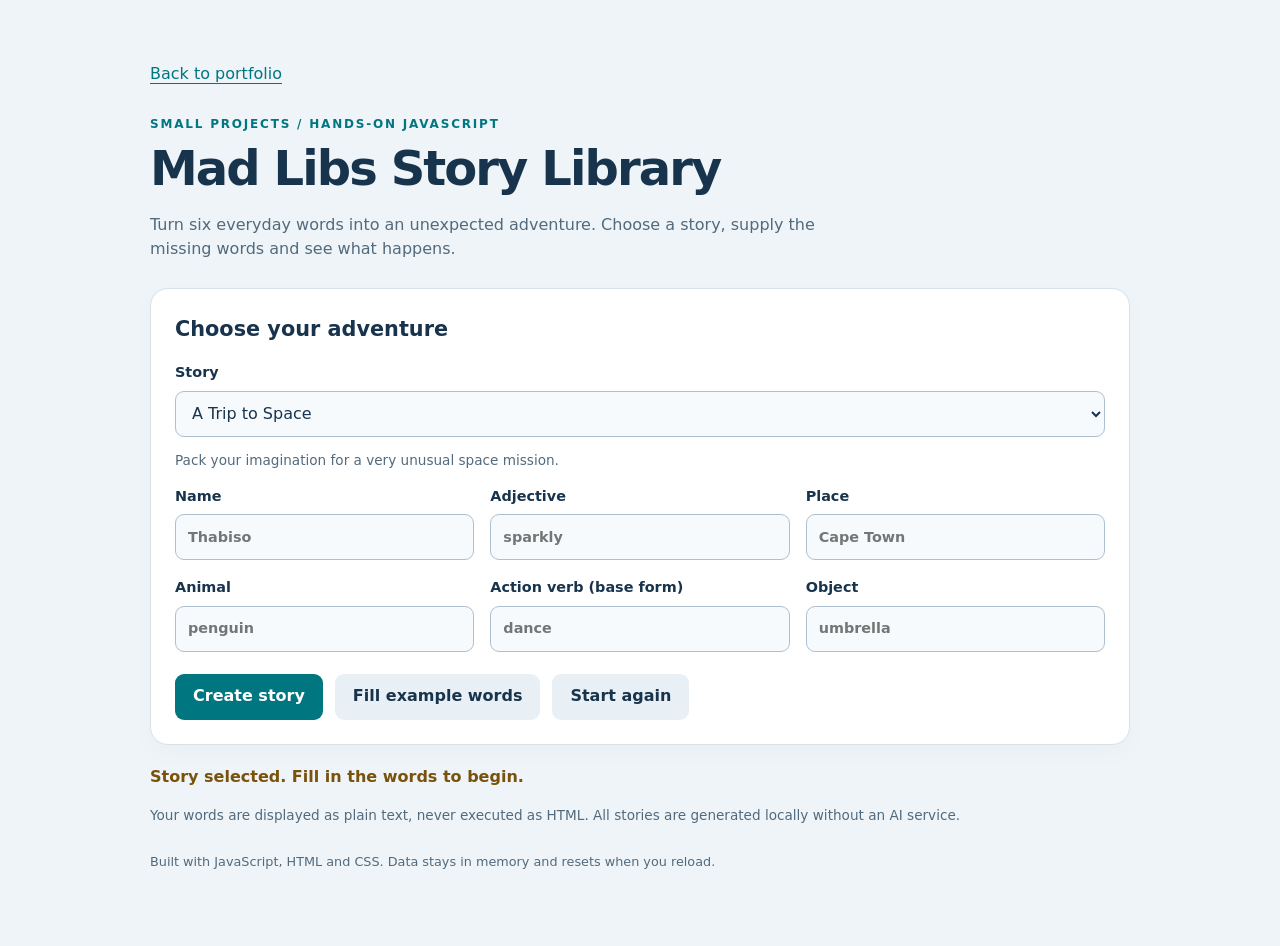
==== chapter10/chapter10.html @ dcd5c4b9 "Fix web demos and add console Hangman" ====
<!DOCTYPE html>
<html lang="en"><head><meta charset="UTF-8"><meta name="viewport" content="width=device-width, initial-scale=1"><title>Mad Libs Story Library</title><link rel="stylesheet" href="chapter10.css"></head>
<body><main><a href="../index.html">Back to portfolio</a><p class="eyebrow">SMALL PROJECTS / HANDS-ON JAVASCRIPT</p><h1>Mad Libs Story Library</h1><p class="intro">Turn six everyday words into an unexpected adventure. Choose a story, supply the missing words and see what happens.</p>
<form id="storyForm" class="panel"><h2>Choose your adventure</h2><label for="template">Story</label><select id="template"><option value="space">A Trip to Space</option><option value="picnic">The Unexpected Picnic</option><option value="robot">The Robot's First Day</option></select><p id="hint" class="note"></p>
<div class="fields"><label>Name<input id="name" maxlength="60" required placeholder="Thabiso"></label><label>Adjective<input id="adjective" maxlength="60" required placeholder="sparkly"></label><label>Place<input id="place" maxlength="60" required placeholder="Cape Town"></label><label>Animal<input id="animal" maxlength="60" required placeholder="penguin"></label><label>Action verb (base form)<input id="verb" maxlength="60" required placeholder="dance"></label><label>Object<input id="object" maxlength="60" required placeholder="umbrella"></label></div>
<div class="controls"><button type="submit">Create story</button><button type="button" id="example" class="secondary">Fill example words</button><button type="button" id="reset" class="secondary">Start again</button></div></form>
<p class="status" id="status" role="status" aria-live="polite"></p>
<section class="panel" id="result" hidden aria-labelledby="storyTitle"><h2 id="storyTitle"></h2><p id="story" class="story"></p></section>
<p class="note">Your words are displayed as plain text, never executed as HTML. All stories are generated locally without an AI service.</p>
<footer>Built with JavaScript, HTML and CSS. Data stays in memory and resets when you reload.</footer></main><script src="chapter10.js"></script></body></html>
---- chapter10/chapter10.css ----
@import url("../assets/project-demos.css");
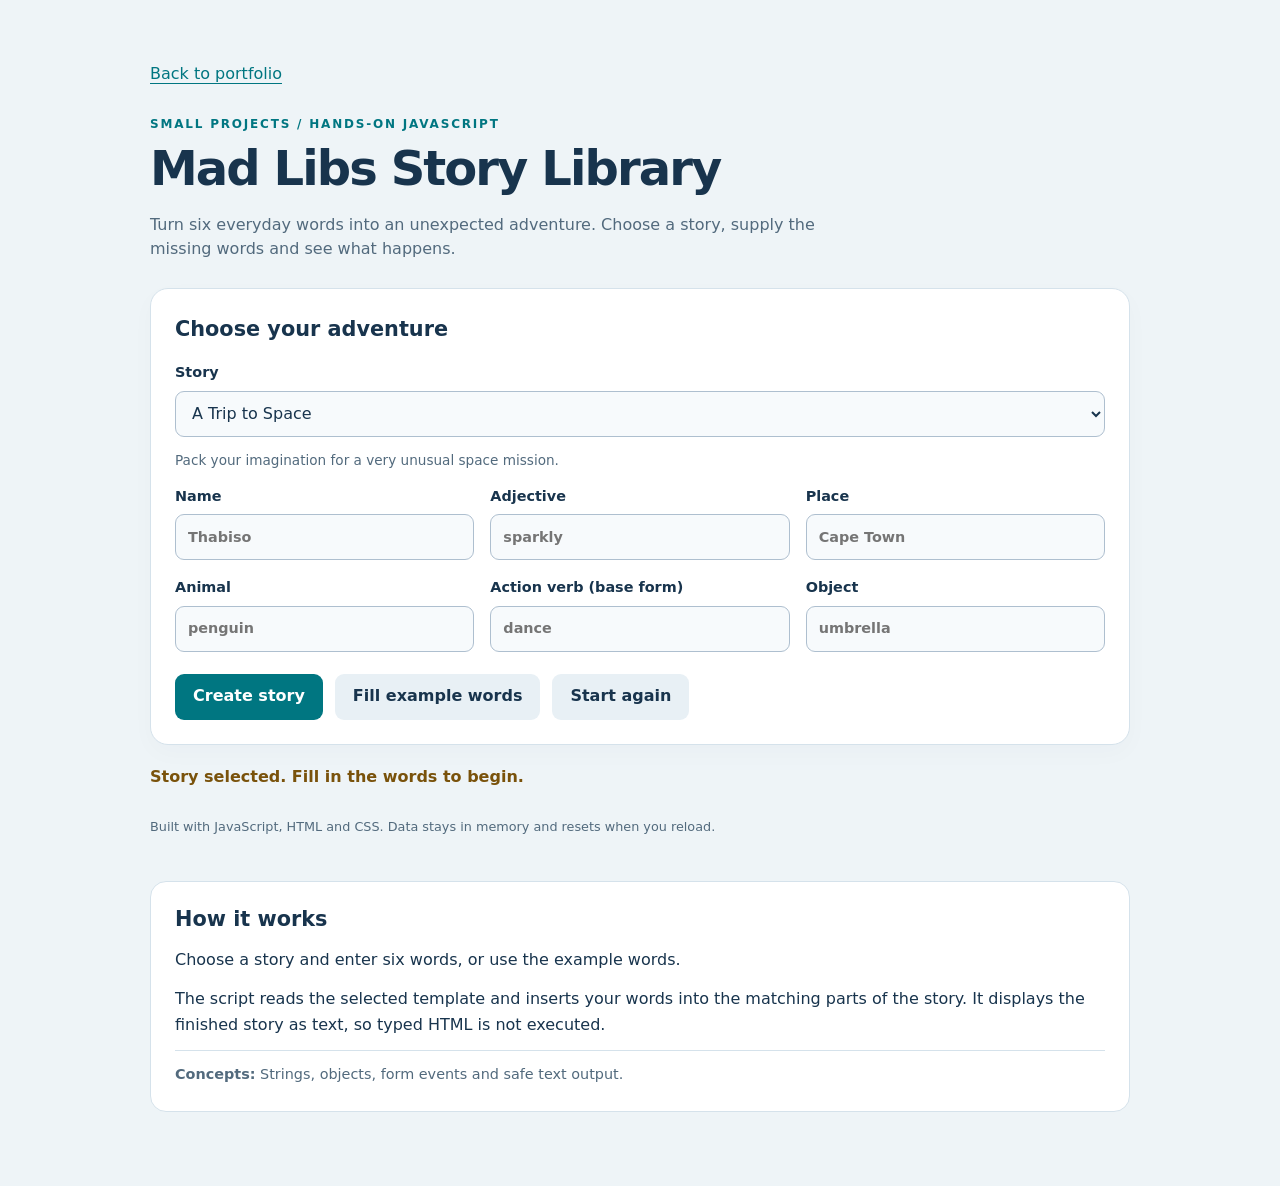
==== commit be2fc6a7: "Add demo explanations and refresh layouts" ====
--- a/chapter10/chapter10.html
+++ b/chapter10/chapter10.html
@@ -1,10 +1,10 @@
 <!DOCTYPE html>
-<html lang="en"><head><meta charset="UTF-8"><meta name="viewport" content="width=device-width, initial-scale=1"><title>Mad Libs Story Library</title><link rel="stylesheet" href="chapter10.css"></head>
+<html lang="en"><head><meta charset="UTF-8"><meta name="viewport" content="width=device-width, initial-scale=1"><title>Mad Libs Story Library</title><link rel="stylesheet" href="chapter10.css"><link rel="stylesheet" href="../assets/project-notes.css"></head>
 <body><main><a href="../index.html">Back to portfolio</a><p class="eyebrow">SMALL PROJECTS / HANDS-ON JAVASCRIPT</p><h1>Mad Libs Story Library</h1><p class="intro">Turn six everyday words into an unexpected adventure. Choose a story, supply the missing words and see what happens.</p>
 <form id="storyForm" class="panel"><h2>Choose your adventure</h2><label for="template">Story</label><select id="template"><option value="space">A Trip to Space</option><option value="picnic">The Unexpected Picnic</option><option value="robot">The Robot's First Day</option></select><p id="hint" class="note"></p>
 <div class="fields"><label>Name<input id="name" maxlength="60" required placeholder="Thabiso"></label><label>Adjective<input id="adjective" maxlength="60" required placeholder="sparkly"></label><label>Place<input id="place" maxlength="60" required placeholder="Cape Town"></label><label>Animal<input id="animal" maxlength="60" required placeholder="penguin"></label><label>Action verb (base form)<input id="verb" maxlength="60" required placeholder="dance"></label><label>Object<input id="object" maxlength="60" required placeholder="umbrella"></label></div>
 <div class="controls"><button type="submit">Create story</button><button type="button" id="example" class="secondary">Fill example words</button><button type="button" id="reset" class="secondary">Start again</button></div></form>
 <p class="status" id="status" role="status" aria-live="polite"></p>
 <section class="panel" id="result" hidden aria-labelledby="storyTitle"><h2 id="storyTitle"></h2><p id="story" class="story"></p></section>
-<p class="note">Your words are displayed as plain text, never executed as HTML. All stories are generated locally without an AI service.</p>
-<footer>Built with JavaScript, HTML and CSS. Data stays in memory and resets when you reload.</footer></main><script src="chapter10.js"></script></body></html>
+
+<footer>Built with JavaScript, HTML and CSS. Data stays in memory and resets when you reload.</footer><section class="project-explanation" aria-label="About this project"><h2>How it works</h2><p>Choose a story and enter six words, or use the example words.</p><p>The script reads the selected template and inserts your words into the matching parts of the story. It displays the finished story as text, so typed HTML is not executed.</p><p class="concepts"><strong>Concepts:</strong> Strings, objects, form events and safe text output.</p></section></main><script src="chapter10.js"></script></body></html>
--- a/assets/project-notes.css
+++ b/assets/project-notes.css
@@ -0,0 +1 @@
+.project-explanation{margin:32px 0 12px;padding:24px;border:1px solid #d5e2eb;border-radius:16px;background:#fff;color:#18344d;font:16px/1.65 system-ui,sans-serif}.project-explanation h2{font-size:1.3rem;line-height:1.3;margin:0 0 14px;letter-spacing:0}.project-explanation p{margin:0 0 12px}.project-explanation .concepts{font-size:.9rem;color:#526a7d;margin:0;border-top:1px solid #d5e2eb;padding-top:12px}@media(max-width:500px){.project-explanation{padding:18px}}
